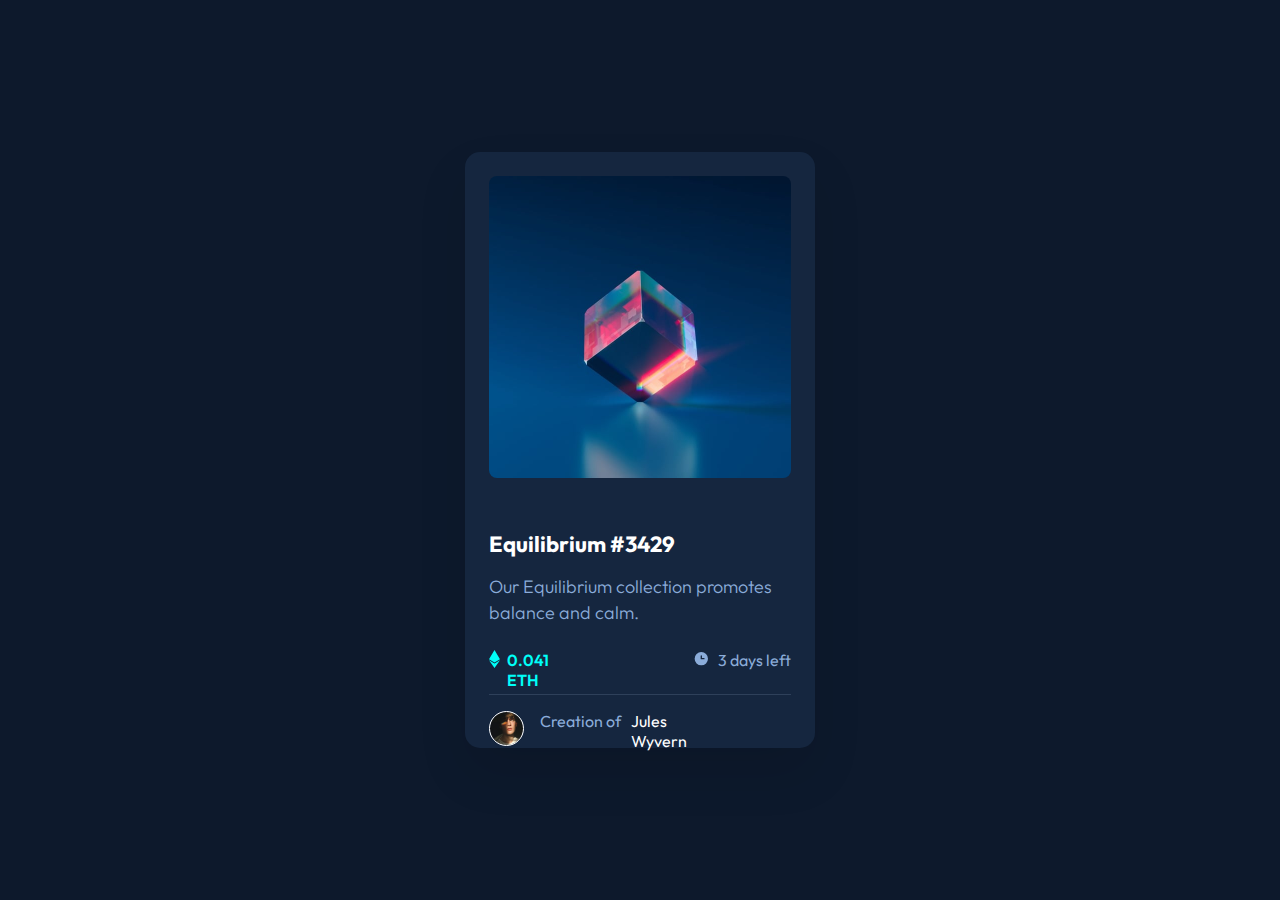
==== Nft-preview-card-component/index2.html @ 4d46fd15 "commit message" ====
<!DOCTYPE html>
<html lang="en">
  <head>
    <meta charset="UTF-8" />
    <meta name="viewport" content="width=device-width, initial-scale=1.0" />
    <link rel="stylesheet" href="style2.css" />
    <link
      href="https://fonts.googleapis.com/css2?family=Outfit:wght@100..900&display=swap"
      rel="stylesheet"
    />
    <title>Document</title>
  </head>
  <body>
    <div class="Desktop">
      <div class="rectangle">
        <div class="center">
          <img src="./image-equilibrium.jpg" alt="kvadrati fotoze" />
          <div class="Rectangle-Copy-2"></div>
        </div>
        <h1 class="h1">Equilibrium #3429</h1>
        <p class="descr">
          Our Equilibrium collection promotes balance and calm.
        </p>
        <div class="Group-3">
          <div class="left">
            <div class="path"></div>
            <span class="eth"> 0.041 ETH </span>
          </div>
          <div class="rigth">
            <div class="shape"></div>
            <span class="-days-left"> 3 days left </span>
          </div>
        </div>
        <div class="Rectangle1"></div>
        <div class="d-flex">
          <div class="oval"></div>
          <span class="Creation-of"> Creation of </span>
          <span class="name"> Jules Wyvern </span>
        </div>
      </div>
    </div>
  </body>
</html>
---- Nft-preview-card-component/style2.css ----
body{
    margin: 0;
    padding: 0;
}
.Desktop {
    background-color: #0d192c;
    width: 100%;
    height: 100vh;
    display: flex;
    align-items: center;
}

.rectangle {
    background-color: #15263f;
    width: 350px;
    height: 596px;
    margin: auto;
    padding: 24px 24px 32px;
    border-radius: 15px;
    box-shadow: 0 25px 50px 0 rgba(0, 0, 0, 0.1);
    background-color: #15263f;
    box-sizing: border-box;
}
.descr {
    width: 302px;
    height: 52px;
    margin: 16px 0 24px;
    font-family: Outfit;
    font-size: 18px;
    font-weight: 300;
    font-stretch: normal;
    font-style: normal;
    line-height: 1.44;
    letter-spacing: normal;
    text-align: left;
    color: #8bacd9;
  }
  .Group-3 {
    height: 20px;
    margin: 0 109.8px 0 0;
    padding: 0 1px 0 0;
    display: flex;
    justify-content: space-between;
    width: 100%;
  }

  .left, .rigth{
    display: flex;
  }
  .path{
    width: 11px;
    height: 20px;
    flex-grow: 0;
    background-image: url(icon-ethereum.svg);
    background-repeat: no-repeat;
  }
  .eth {
    width: 75px;
    height: 20px;
    margin: 0 0 0 6.5px;
    font-family: Outfit;
    font-size: 16px;
    font-weight: 600;
    font-stretch: normal;
    font-style: normal;
    line-height: normal;
    letter-spacing: normal;
    text-align: left;
    color: #00fff8;
  }

.shape{
    background-image: url(icon-clock.svg);
    width: 8px;
    height: 8px;
    flex-grow: 0;
    padding: 3.3px 3.3px 6px 6px;
   
}

.-days-left{
    width: 73px;
    height: 20px;
    margin: 0 0 0 7.7px;
    font-family: Outfit;
    font-size: 16px;
    font-weight: normal;
    font-stretch: normal;
    font-style: normal;
    line-height: normal;
    letter-spacing: normal;
    text-align: left;
    color: #8bacd9;
  }

  
.center{
    text-align: center;
    position: relative;
}
.h1{
    color:#fff;
    font-size: 22px;
   
    font-family: Outfit;
    
    margin: 24px 0 16px;
}
.h1:hover{
    color: #00fff8;
    cursor: pointer;
}

img {
    width: 302px;
    height: 302px;
    margin: 0 0 24px;
    border-radius: 8px;
   
}




.oval{
    background-image: url(image-avatar.png);
    width: 33px;
    height: 33px;
    flex-grow: 0;
    margin: 0 16px 0 0;
    border: solid 1px #fff;
    background-size: 100%;
    border-radius: 100%;

}

.Creation-of {
    width: 81px;
    height: 20px;
    margin: 0 5px 0 0;
    font-family: Outfit;
    font-size: 16px;
   
    color: #8bacd9;
  }

  .name {
    width: 93px;
    height: 20px;
    margin: 0 0 0 5px;
    font-family: Outfit;
    font-size: 16px;
  
    text-align: left;
    color: #fff;
  }
  .name:hover{
    color: #00fff8;
    cursor: pointer;
  }

  .d-flex{
    display: flex;
  }
  .Rectangle1 {
    width: 302px;
    height: 1px;
    margin: 24px 0 16px;
    background-color: #2e405a;
  }

 .Rectangle-Copy-2 {
        width: 302px;
        height: 302px;
        margin: 0 0 24px;
        
        opacity: 0.5;
        border-radius: 8px;
        position: absolute;
        top: 0;
        left: 0;
        cursor: pointer;

      }
       .Rectangle-Copy-2:hover {
        background-color: #00fff8;
        background-image: url(./icon-view.svg);
        background-repeat: no-repeat;
        background-position: center;
    }
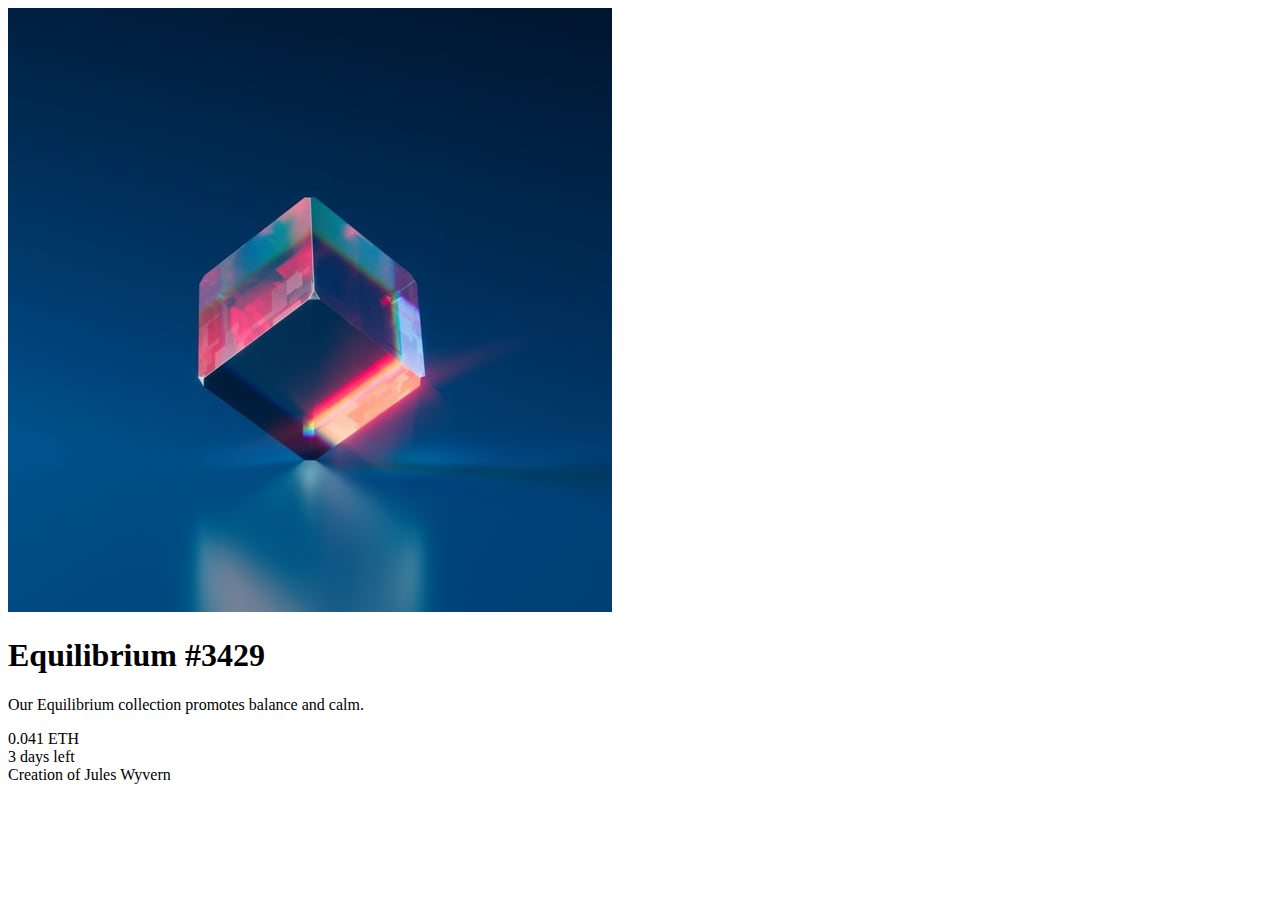
==== commit e0ede230: "message" ====
--- a/Nft-preview-card-component/index2.html
+++ b/Nft-preview-card-component/index2.html
@@ -3,7 +3,7 @@
   <head>
     <meta charset="UTF-8" />
     <meta name="viewport" content="width=device-width, initial-scale=1.0" />
-    <link rel="stylesheet" href="style2.css" />
+    <link rel="stylesheet" href=".style2.css" />
     <link
       href="https://fonts.googleapis.com/css2?family=Outfit:wght@100..900&display=swap"
       rel="stylesheet"
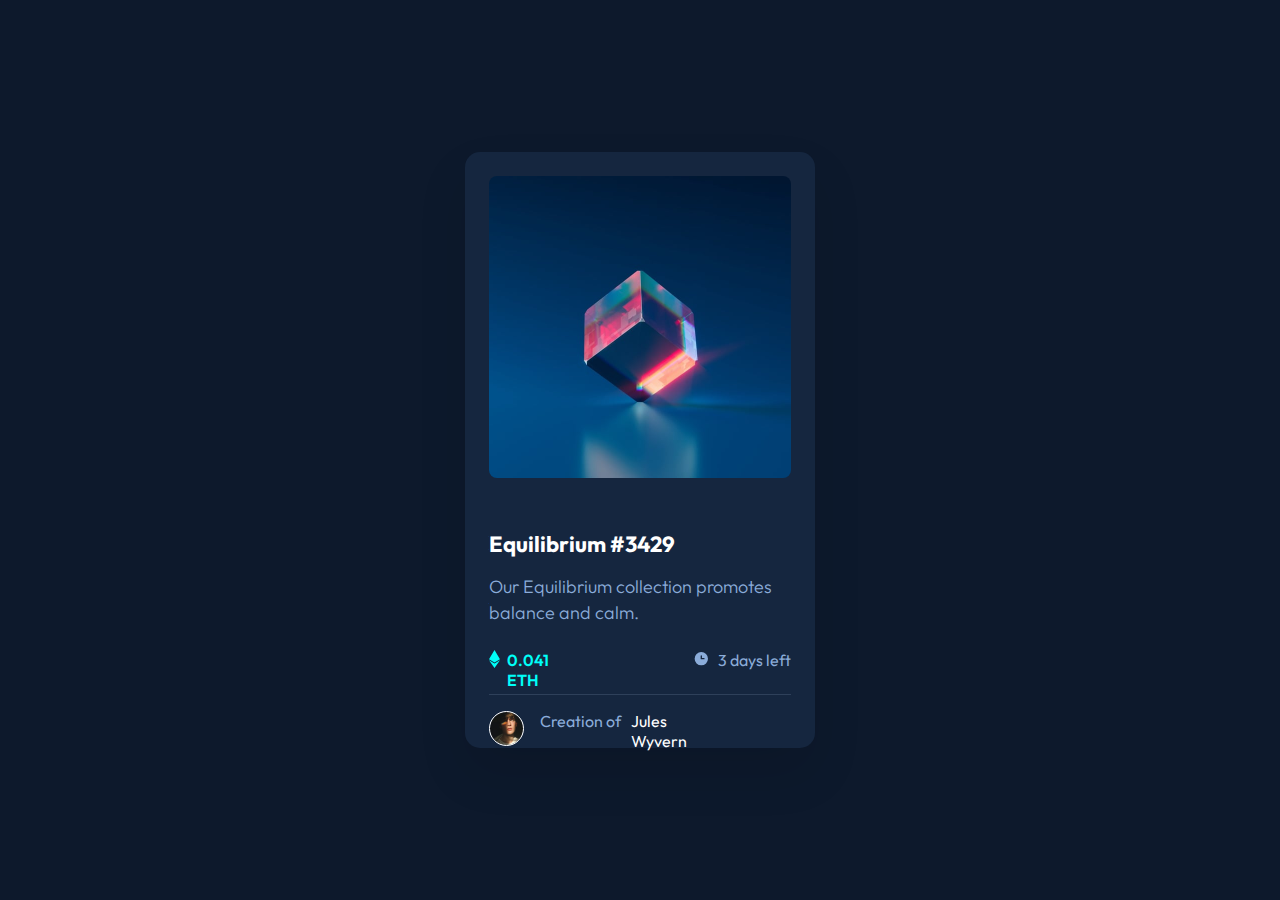
==== commit dc0623ca: "message" ====
--- a/Nft-preview-card-component/index2.html
+++ b/Nft-preview-card-component/index2.html
@@ -3,7 +3,7 @@
   <head>
     <meta charset="UTF-8" />
     <meta name="viewport" content="width=device-width, initial-scale=1.0" />
-    <link rel="stylesheet" href=".style2.css" />
+    <link rel="stylesheet" href="./style2.css" />
     <link
       href="https://fonts.googleapis.com/css2?family=Outfit:wght@100..900&display=swap"
       rel="stylesheet"
--- a/Nft-preview-card-component/style2.css
+++ b/Nft-preview-card-component/style2.css
@@ -0,0 +1,192 @@
+
+body{
+    margin: 0;
+    padding: 0;
+}
+.Desktop {
+    background-color: #0d192c;
+    width: 100%;
+    height: 100vh;
+    display: flex;
+    align-items: center;
+}
+
+.rectangle {
+    background-color: #15263f;
+    width: 350px;
+    height: 596px;
+    margin: auto;
+    padding: 24px 24px 32px;
+    border-radius: 15px;
+    box-shadow: 0 25px 50px 0 rgba(0, 0, 0, 0.1);
+    background-color: #15263f;
+    box-sizing: border-box;
+}
+.descr {
+    width: 302px;
+    height: 52px;
+    margin: 16px 0 24px;
+    font-family: Outfit;
+    font-size: 18px;
+    font-weight: 300;
+    font-stretch: normal;
+    font-style: normal;
+    line-height: 1.44;
+    letter-spacing: normal;
+    text-align: left;
+    color: #8bacd9;
+  }
+  .Group-3 {
+    height: 20px;
+    margin: 0 109.8px 0 0;
+    padding: 0 1px 0 0;
+    display: flex;
+    justify-content: space-between;
+    width: 100%;
+  }
+
+  .left, .rigth{
+    display: flex;
+  }
+  .path{
+    width: 11px;
+    height: 20px;
+    flex-grow: 0;
+    background-image: url(icon-ethereum.svg);
+    background-repeat: no-repeat;
+  }
+  .eth {
+    width: 75px;
+    height: 20px;
+    margin: 0 0 0 6.5px;
+    font-family: Outfit;
+    font-size: 16px;
+    font-weight: 600;
+    font-stretch: normal;
+    font-style: normal;
+    line-height: normal;
+    letter-spacing: normal;
+    text-align: left;
+    color: #00fff8;
+  }
+
+.shape{
+    background-image: url(icon-clock.svg);
+    width: 8px;
+    height: 8px;
+    flex-grow: 0;
+    padding: 3.3px 3.3px 6px 6px;
+   
+}
+
+.-days-left{
+    width: 73px;
+    height: 20px;
+    margin: 0 0 0 7.7px;
+    font-family: Outfit;
+    font-size: 16px;
+    font-weight: normal;
+    font-stretch: normal;
+    font-style: normal;
+    line-height: normal;
+    letter-spacing: normal;
+    text-align: left;
+    color: #8bacd9;
+  }
+
+  
+.center{
+    text-align: center;
+    position: relative;
+}
+.h1{
+    color:#fff;
+    font-size: 22px;
+   
+    font-family: Outfit;
+    
+    margin: 24px 0 16px;
+}
+.h1:hover{
+    color: #00fff8;
+    cursor: pointer;
+}
+
+img {
+    width: 302px;
+    height: 302px;
+    margin: 0 0 24px;
+    border-radius: 8px;
+   
+}
+
+
+
+
+.oval{
+    background-image: url(image-avatar.png);
+    width: 33px;
+    height: 33px;
+    flex-grow: 0;
+    margin: 0 16px 0 0;
+    border: solid 1px #fff;
+    background-size: 100%;
+    border-radius: 100%;
+
+}
+
+.Creation-of {
+    width: 81px;
+    height: 20px;
+    margin: 0 5px 0 0;
+    font-family: Outfit;
+    font-size: 16px;
+   
+    color: #8bacd9;
+  }
+
+  .name {
+    width: 93px;
+    height: 20px;
+    margin: 0 0 0 5px;
+    font-family: Outfit;
+    font-size: 16px;
+  
+    text-align: left;
+    color: #fff;
+  }
+  .name:hover{
+    color: #00fff8;
+    cursor: pointer;
+  }
+
+  .d-flex{
+    display: flex;
+  }
+  .Rectangle1 {
+    width: 302px;
+    height: 1px;
+    margin: 24px 0 16px;
+    background-color: #2e405a;
+  }
+
+ .Rectangle-Copy-2 {
+        width: 302px;
+        height: 302px;
+        margin: 0 0 24px;
+        
+        opacity: 0.5;
+        border-radius: 8px;
+        position: absolute;
+        top: 0;
+        left: 0;
+        cursor: pointer;
+
+      }
+       .Rectangle-Copy-2:hover {
+        background-color: #00fff8;
+        background-image: url(./icon-view.svg);
+        background-repeat: no-repeat;
+        background-position: center;
+    }
+    